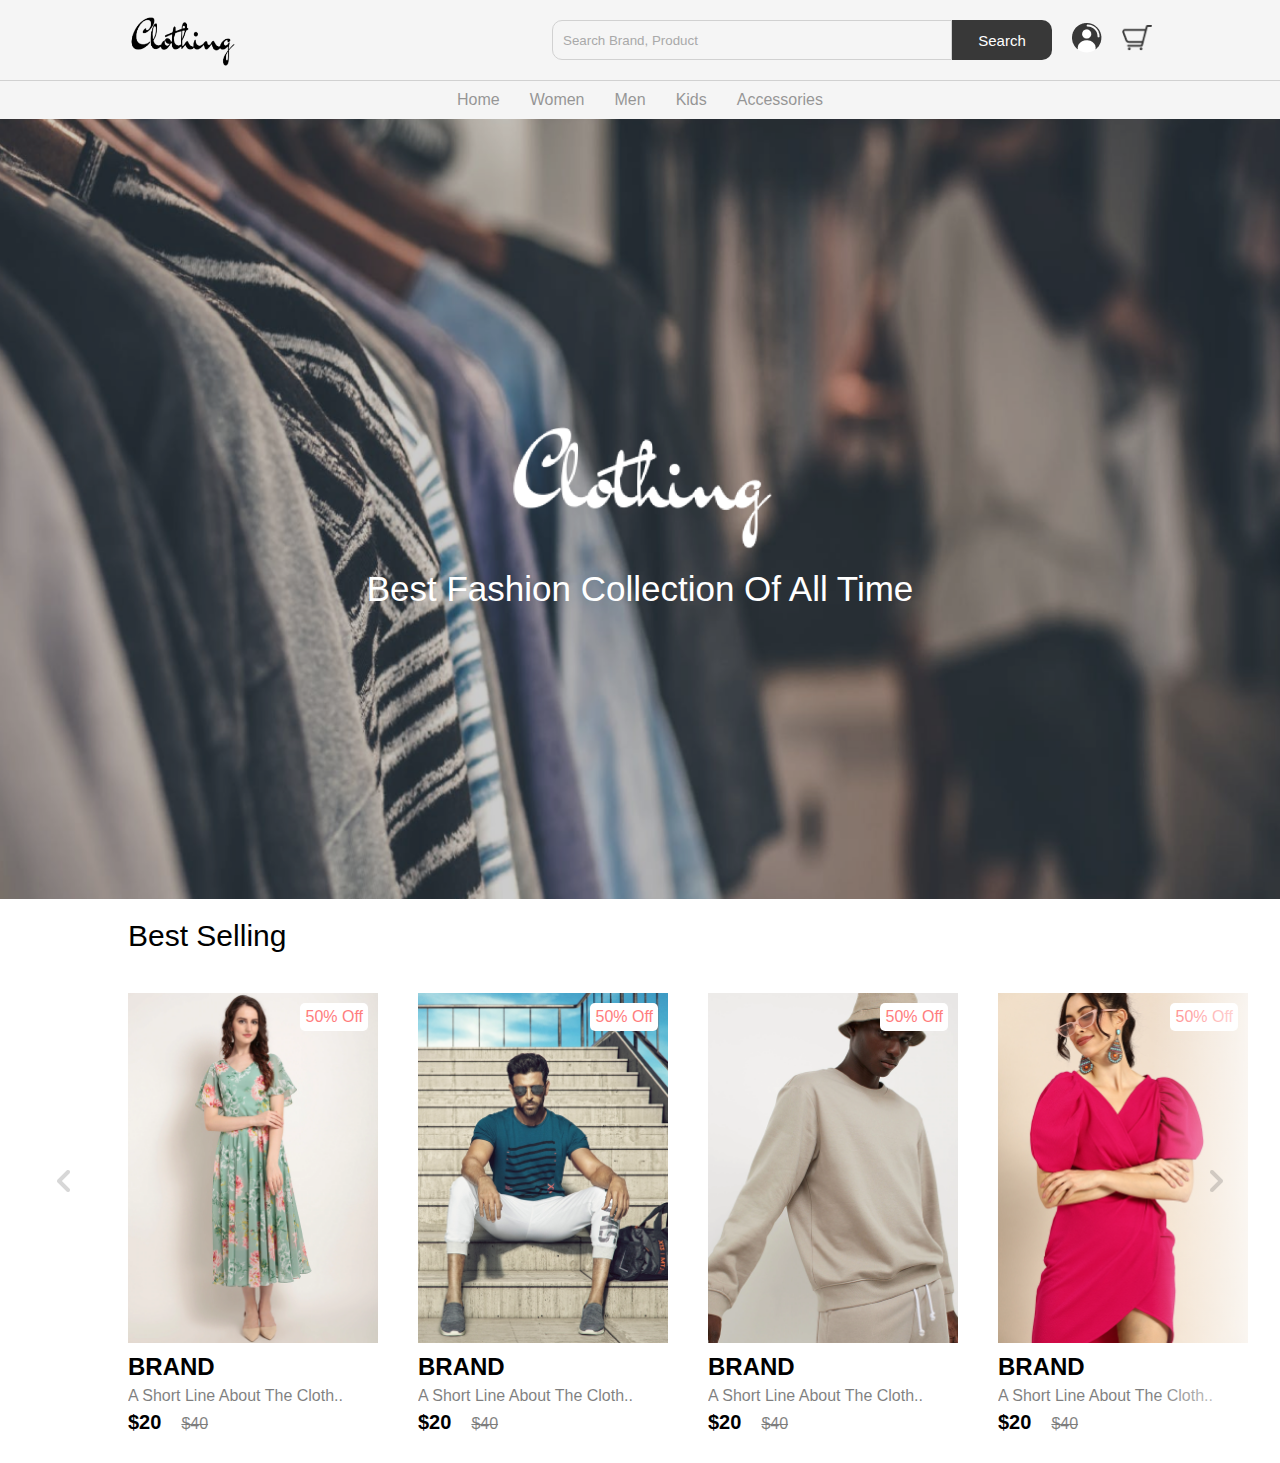
==== public/index.html @ 68ce288b "initial commit" ====
<!DOCTYPE html>
<html lang="en">
    <head>
        <meta charset="UTF-8">
        <meta http-equiv="X-UA-Compatible" content="IE=edge">
        <meta name="viewport" content="width=device-width, initial-scale=1.0">
        <title>Clothing - Best Apparels Online Store</title>

        <link rel="stylesheet" href="css/home.css">
    </head>
    <body>

        <nav class="navbar"></nav>

        <!--hero section-->
        <header class="hero-section">
            <div class="content">
                <img src="img/light-logo.png" class="logo" alt="">
                <p class="sub-heading">best fashion collection of all time</p>
            </div>
        </header>

        <!-- cards-container -->
        <section class="product">
            <h2 class="product-category">best selling</h2>
            <button class="pre-btn"><img src="img/arrow.png" alt=""></button>
            <button class="nxt-btn"><img src="img/arrow.png" alt=""></button>
            <div class="product-container">
                <div class="product-card">
                    <div class="product-image">
                        <span class="discount-tag">50% off</span>
                        <img src="img/card1.png" class="product-thumb" alt="">
                        <button class="card-btn">add to wishlist</button>
                    </div>
                    <div class="product-info">
                        <h2 class="product-brand">brand</h2>
                        <p class="product-short-des">a short line about the cloth..</p>
                        <span class="price">$20</span><span class="actual-price">$40</span>
                    </div>
                </div>

                <div class="product-card">
                    <div class="product-image">
                        <span class="discount-tag">50% off</span>
                        <img src="img/card2.png" class="product-thumb" alt="">
                        <button class="card-btn">add to wishlist</button>
                    </div>
                    <div class="product-info">
                        <h2 class="product-brand">brand</h2>
                        <p class="product-short-des">a short line about the cloth..</p>
                        <span class="price">$20</span><span class="actual-price">$40</span>
                    </div>
                </div>

                <div class="product-card">
                    <div class="product-image">
                        <span class="discount-tag">50% off</span>
                        <img src="img/card3.png" class="product-thumb" alt="">
                        <button class="card-btn">add to wishlist</button>
                    </div>
                    <div class="product-info">
                        <h2 class="product-brand">brand</h2>
                        <p class="product-short-des">a short line about the cloth..</p>
                        <span class="price">$20</span><span class="actual-price">$40</span>
                    </div>
                </div>

                <div class="product-card">
                    <div class="product-image">
                        <span class="discount-tag">50% off</span>
                        <img src="img/card4.png" class="product-thumb" alt="">
                        <button class="card-btn">add to wishlist</button>
                    </div>
                    <div class="product-info">
                        <h2 class="product-brand">brand</h2>
                        <p class="product-short-des">a short line about the cloth..</p>
                        <span class="price">$20</span><span class="actual-price">$40</span>
                    </div>
                </div>

                <div class="product-card">
                    <div class="product-image">
                        <span class="discount-tag">50% off</span>
                        <img src="img/card5.png" class="product-thumb" alt="">
                        <button class="card-btn">add to wishlist</button>
                    </div>
                    <div class="product-info">
                        <h2 class="product-brand">brand</h2>
                        <p class="product-short-des">a short line about the cloth..</p>
                        <span class="price">$20</span><span class="actual-price">$40</span>
                    </div>
                </div>

                <div class="product-card">
                    <div class="product-image">
                        <span class="discount-tag">50% off</span>
                        <img src="img/card6.png" class="product-thumb" alt="">
                        <button class="card-btn">add to wishlist</button>
                    </div>
                    <div class="product-info">
                        <h2 class="product-brand">brand</h2>
                        <p class="product-short-des">a short line about the cloth..</p>
                        <span class="price">$20</span><span class="actual-price">$40</span>
                    </div>
                </div>

                <div class="product-card">
                    <div class="product-image">
                        <span class="discount-tag">50% off</span>
                        <img src="img/card7.png" class="product-thumb" alt="">
                        <button class="card-btn">add to wishlist</button>
                    </div>
                    <div class="product-info">
                        <h2 class="product-brand">brand</h2>
                        <p class="product-short-des">a short line about the cloth..</p>
                        <span class="price">$20</span><span class="actual-price">$40</span>
                    </div>
                </div>

                <div class="product-card">
                    <div class="product-image">
                        <span class="discount-tag">50% off</span>
                        <img src="img/card8.png" class="product-thumb" alt="">
                        <button class="card-btn">add to wishlist</button>
                    </div>
                    <div class="product-info">
                        <h2 class="product-brand">brand</h2>
                        <p class="product-short-des">a short line about the cloth..</p>
                        <span class="price">$20</span><span class="actual-price">$40</span>
                    </div>
                </div>

                
            </div>
        </section>
        <script src="js/nav.js"></script> 
        <script src="js/home.js"></script> 

    </body>
</html>
---- public/css/home.css ----
@import 'nav.css';

.hero-section{
    width:100%;
    height: calc(100vh - 120px);
    background-image: url('../img/header.png');
    background-size: cover;
    display: flex;
    justify-content: center;
    align-items: center;
}

.hero-section .logo{
    height: 150px;
    display: block;
    margin: auto;
}

.hero-section .sub-heading{
    margin-top: 10px;
    text-align: center;
    color: #fff;
    text-transform: capitalize;
    font-size: 35px;
    font-weight: 300;
}

/* product */

.product{
    position: relative;
    overflow: hidden;
    padding: 20px 0;
}

.product-category{
    padding: 0 10vw;
    font-size: 30px;
    font-weight: 500;
    margin-bottom: 40px;
    text-transform: capitalize;
}

.product-container{
    padding: 0 10vw;
    display: flex;
    overflow-x: auto;
    scroll-behavior: smooth;
}

.product-container::-webkit-scrollbar{
    display: none;
}

.product-card{
    flex: 0 0 auto;
    width: 250px;
    height: 450px;
    margin-right: 40px;
}

.product-image{
    position: relative;
    width: 100%;
    height: 350px;
    overflow: hidden;
}

.product-thumb{
    width: 100%;
    height: 350px;
    object-fit: cover;
}

.discount-tag{
    position: absolute;
    background: #fff;
    padding: 5px;
    border-radius: 5px;
    color: #ff7d7d;
    right: 10px;
    top:10px;
    text-transform: capitalize;
}

.card-btn{
    position: absolute;
    bottom: 10px;
    left: 50%;
    transform: translateX(-50%);
    padding: 10px;
    width: 90%;
    text-transform: capitalize;
    border: none;
    outline: none;
    background: #fff;
    border-radius: 5px;
    transition: 0.5s;
    cursor: pointer;
    opacity: 0;
}

.product-card:hover .card-btn{
    opacity: 1;
}

.card-btn:hover{
    background: #efefef;
}

.product-info{
    width: 100%;
    height: 100px;
    padding-top: 10px;
}

.product-brand{
    text-transform: uppercase;
}

.product-short-des{
    width: 100%;
    height: 20px;
    line-height: 20px;
    overflow: hidden;
    opacity: 0.5;
    text-transform: capitalize;
    margin: 5px 0;
}

.price{
    font-weight: 900;
    font-size: 20px;
}

.actual-price{
    margin-left: 20px;
    opacity: 0.5;
    text-decoration: line-through;
}

.pre-btn, .nxt-btn{
    border: none;
    width: 10vw;
    height: 100%;
    position: absolute;
    top: 0;
    display: flex;
    justify-content: center;
    align-items: center;
    background: linear-gradient(90deg, rgba(255,255,255,0) 0%, #fff 100%);
    cursor: pointer;
    z-index: 8;
}

.pre-btn{
    left:0;
    transform:rotate(180deg);
}

.nxt-btn{
    right: 0;
}

.pre-btn img, .nxt-btn img{
    opacity: 0.2;
}

.pre-btn:hover img, .nxt-btn:hover img{
    opacity: 1;
}
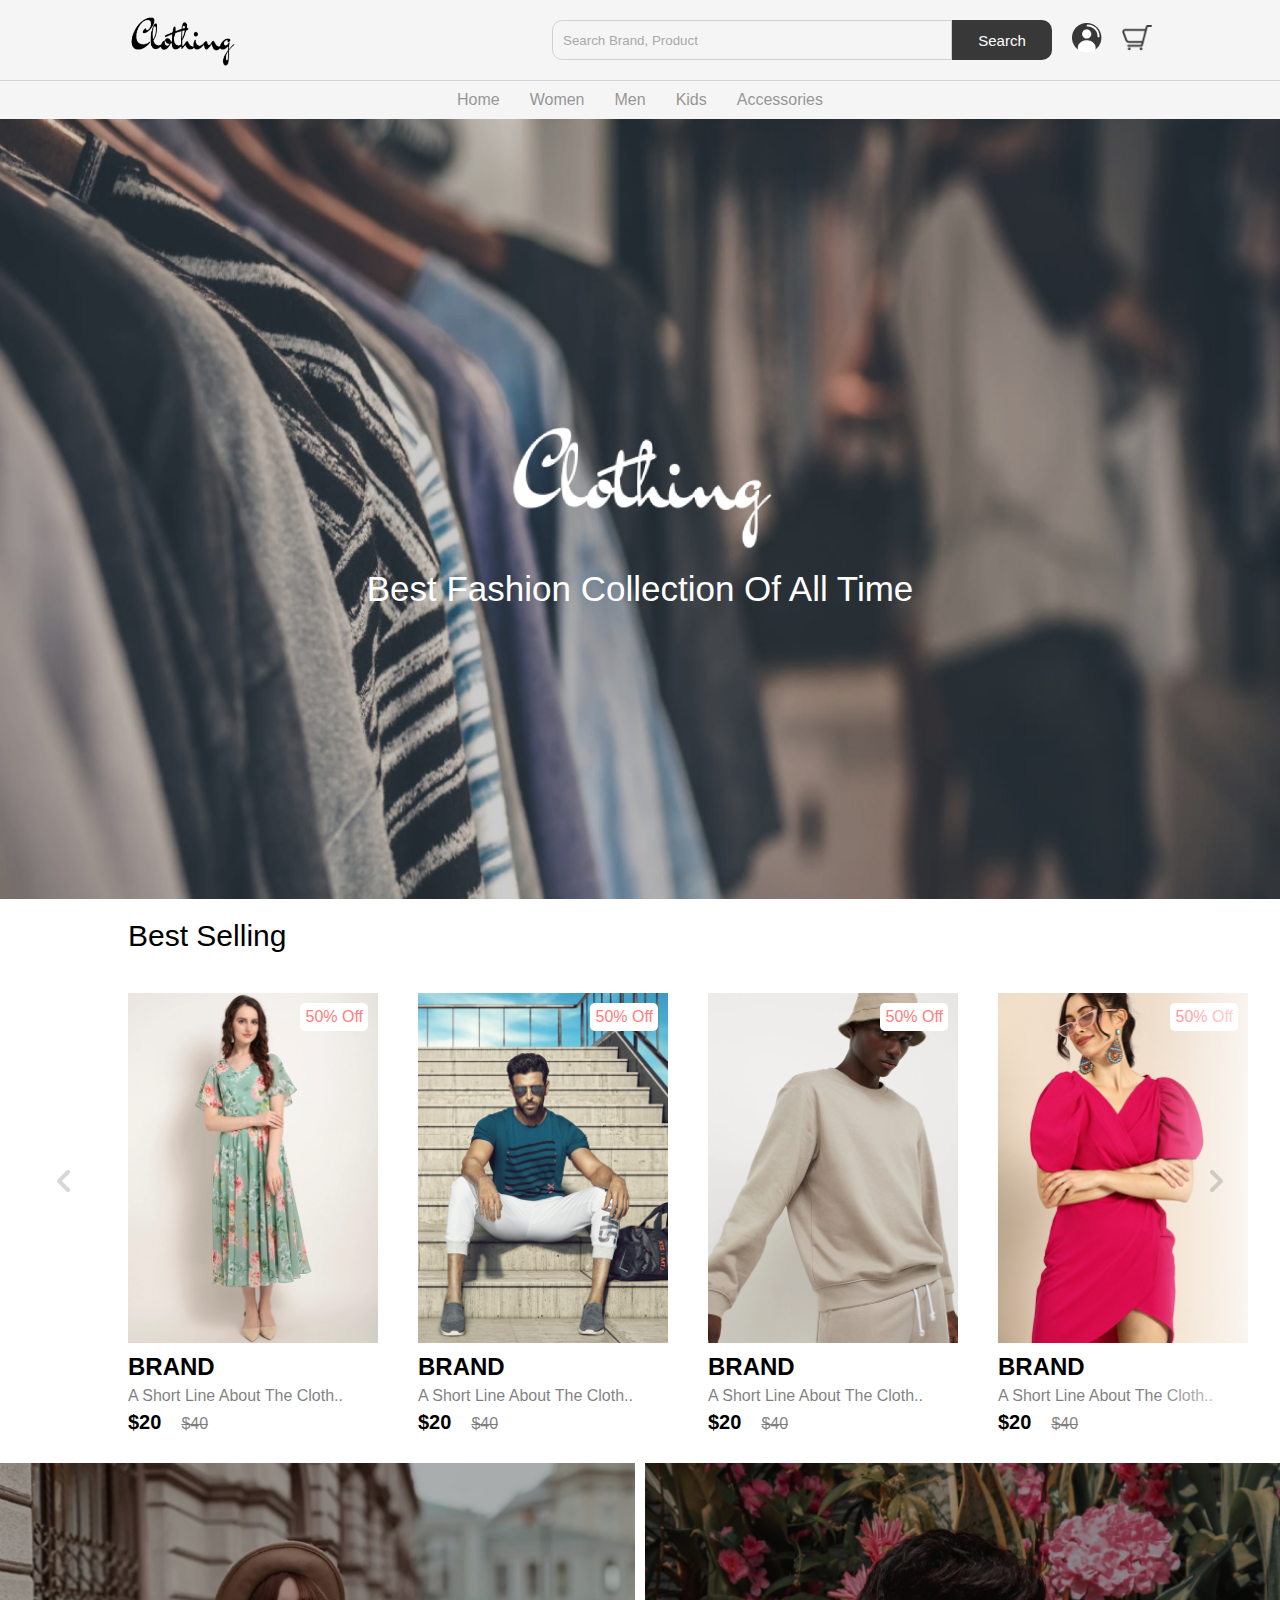
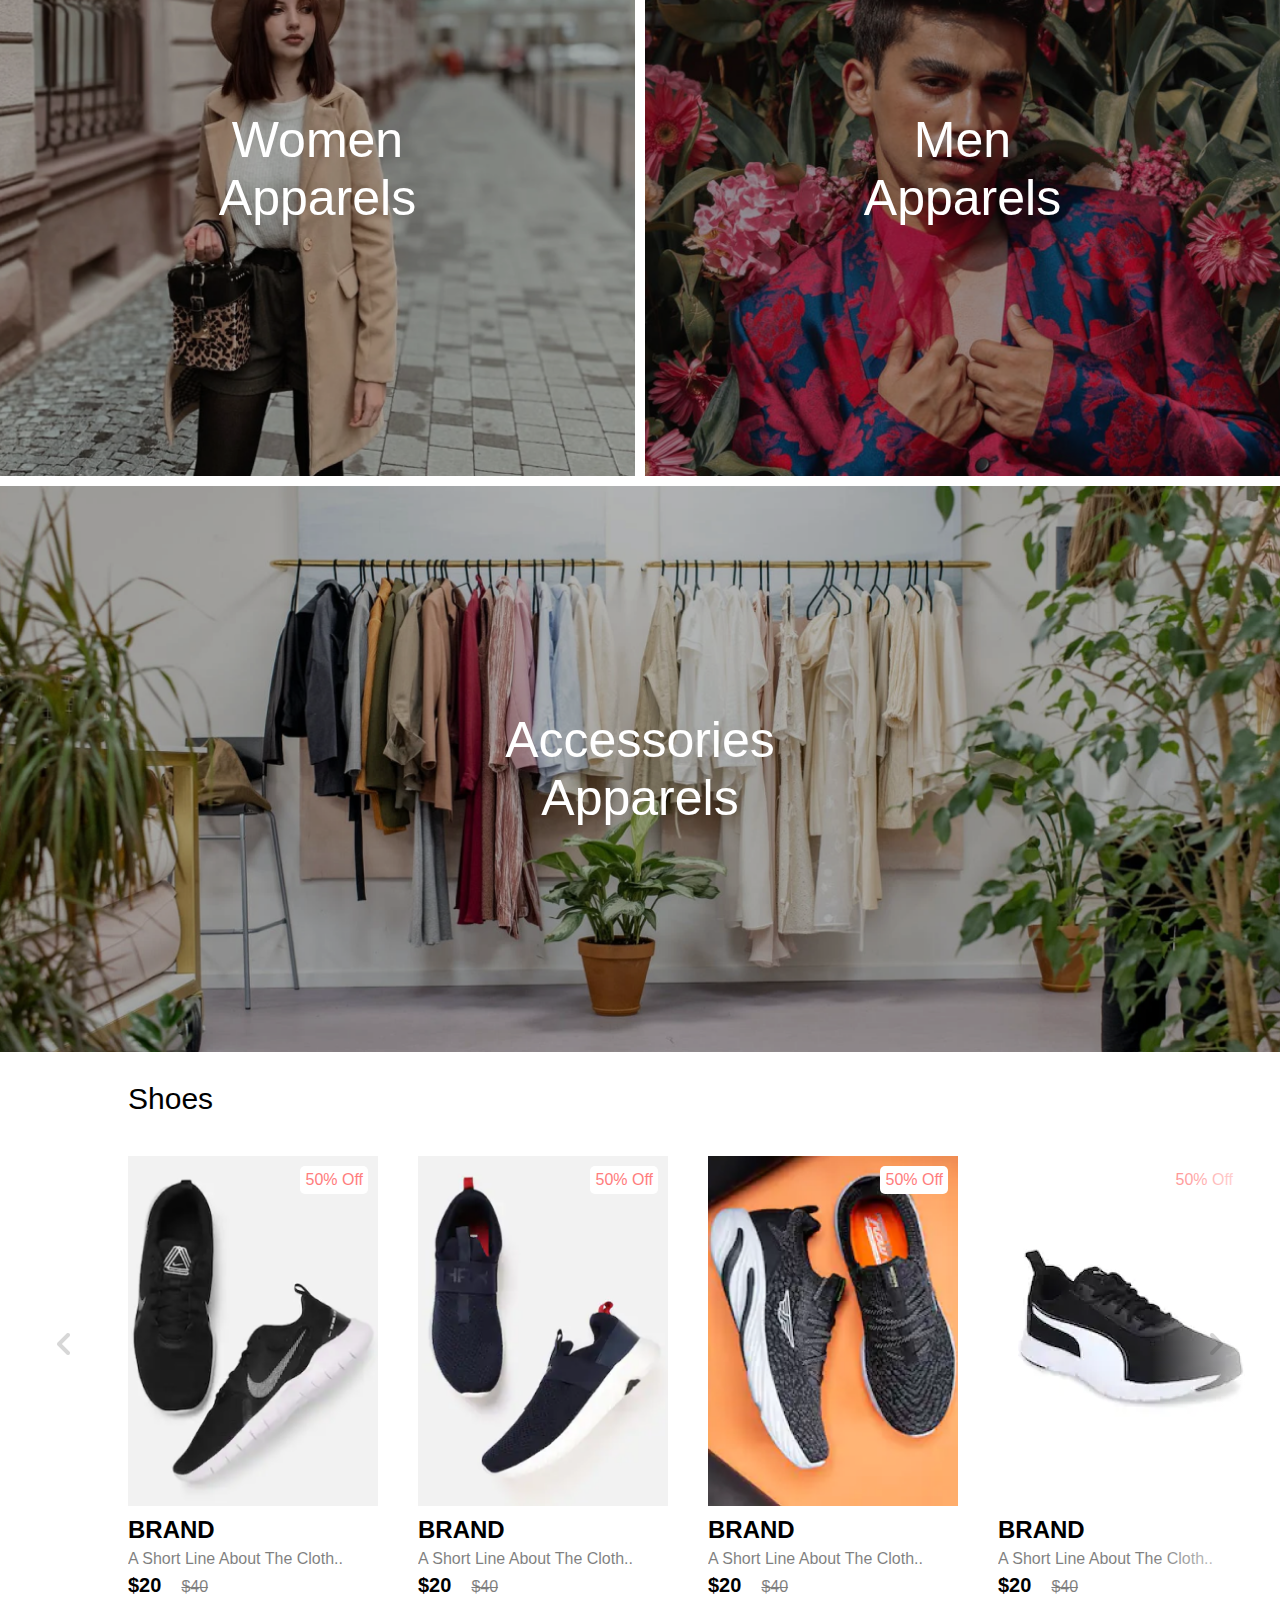
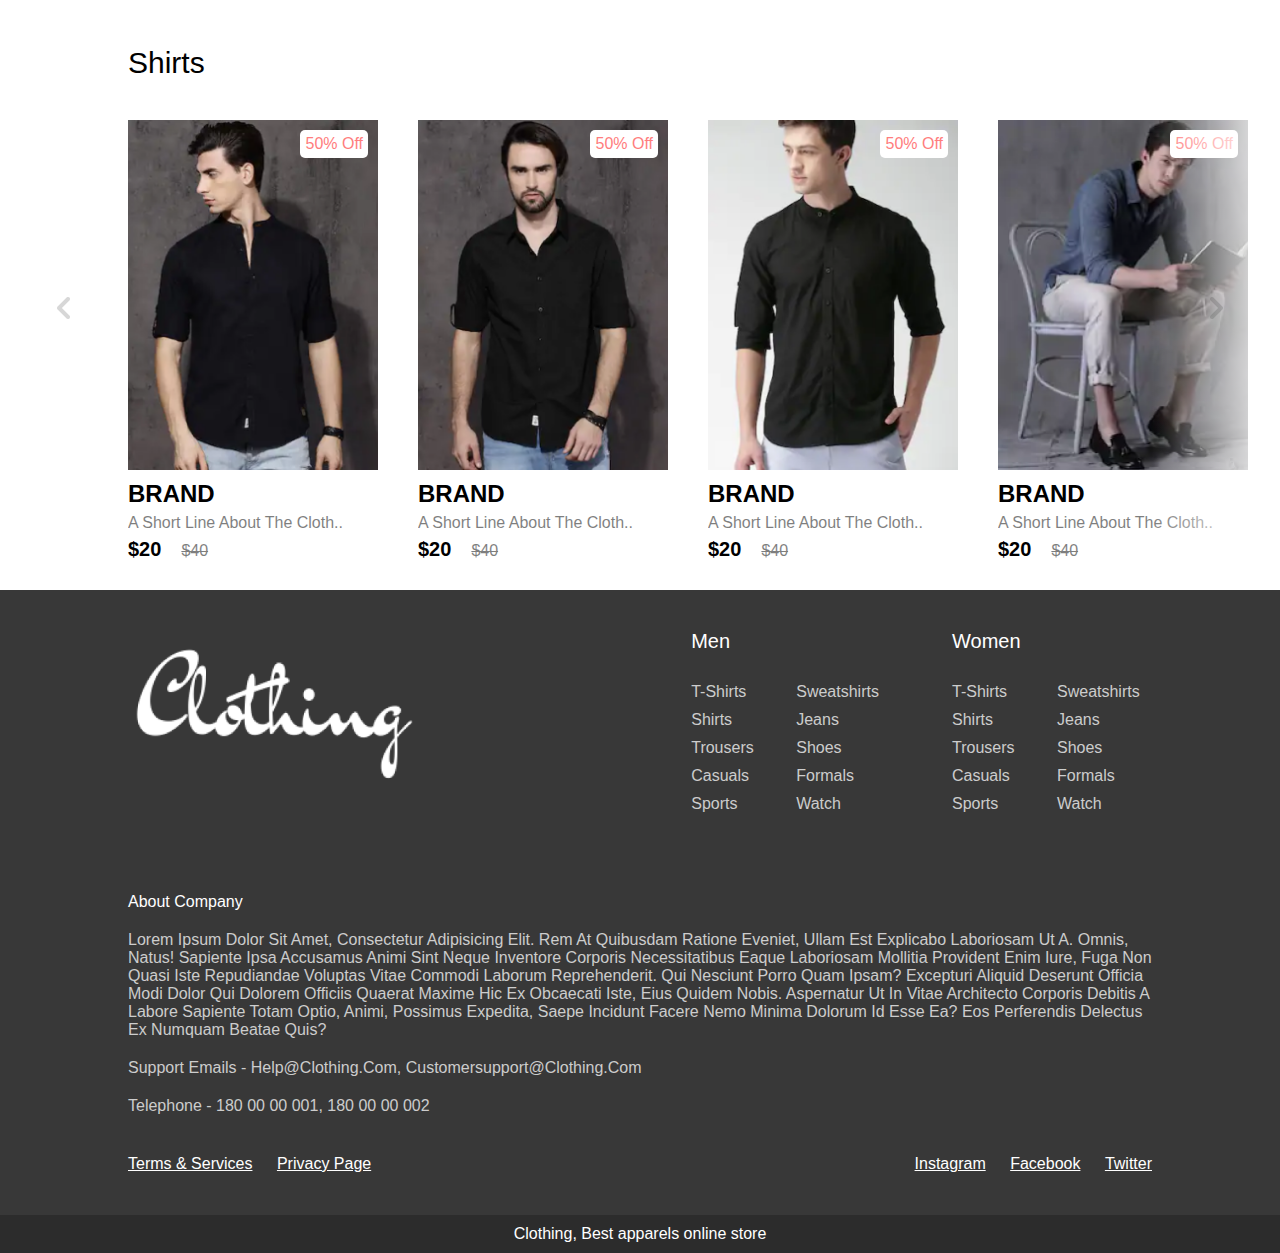
==== commit 4804f85e: "create index,product, search and 404 pages" ====
--- a/public/index.html
+++ b/public/index.html
@@ -133,8 +133,155 @@
                 
             </div>
         </section>
+
+        <!-- Collections -->
+        <section class="collection-container">
+            <a href="#" class="collection">
+                <img src="img/women-collection.png" alt="">
+                <p class="collection-title">women<br>apparels</p>
+            </a>
+
+            <a href="#" class="collection">
+                <img src="img/men-collection.png" alt="">
+                <p class="collection-title">men<br>apparels</p>
+            </a>
+
+            <a href="#" class="collection">
+                <img src="img/accessories-collection.png" alt="">
+                <p class="collection-title">accessories<br>apparels</p>
+            </a>
+
+        </section>
+
+        <!-- cards-container -->
+
+        <section class="product">
+            <h2 class="product-category">Shoes</h2>
+            <button class="pre-btn"><img src="img/arrow.png" alt=""></button>
+            <button class="nxt-btn"><img src="img/arrow.png" alt=""></button>
+            <div class="product-container">
+                <div class="product-card">
+                    <div class="product-image">
+                        <span class="discount-tag">50% off</span>
+                        <img src="img/card9.png" class="product-thumb" alt="">
+                        <button class="card-btn">add to wishlist</button>
+                    </div>
+                    <div class="product-info">
+                        <h2 class="product-brand">brand</h2>
+                        <p class="product-short-des">a short line about the cloth..</p>
+                        <span class="price">$20</span><span class="actual-price">$40</span>
+                    </div>
+                </div>
+
+                <div class="product-card">
+                    <div class="product-image">
+                        <span class="discount-tag">50% off</span>
+                        <img src="img/card10.png" class="product-thumb" alt="">
+                        <button class="card-btn">add to wishlist</button>
+                    </div>
+                    <div class="product-info">
+                        <h2 class="product-brand">brand</h2>
+                        <p class="product-short-des">a short line about the cloth..</p>
+                        <span class="price">$20</span><span class="actual-price">$40</span>
+                    </div>
+                </div>
+
+                <div class="product-card">
+                    <div class="product-image">
+                        <span class="discount-tag">50% off</span>
+                        <img src="img/card11.png" class="product-thumb" alt="">
+                        <button class="card-btn">add to wishlist</button>
+                    </div>
+                    <div class="product-info">
+                        <h2 class="product-brand">brand</h2>
+                        <p class="product-short-des">a short line about the cloth..</p>
+                        <span class="price">$20</span><span class="actual-price">$40</span>
+                    </div>
+                </div>
+
+                <div class="product-card">
+                    <div class="product-image">
+                        <span class="discount-tag">50% off</span>
+                        <img src="img/card12.png" class="product-thumb" alt="">
+                        <button class="card-btn">add to wishlist</button>
+                    </div>
+                    <div class="product-info">
+                        <h2 class="product-brand">brand</h2>
+                        <p class="product-short-des">a short line about the cloth..</p>
+                        <span class="price">$20</span><span class="actual-price">$40</span>
+                    </div>
+                </div>
+                
+            </div>
+        </section>
+
+        <!-- cards-container -->
+
+        <section class="product">
+            <h2 class="product-category">Shirts</h2>
+            <button class="pre-btn"><img src="img/arrow.png" alt=""></button>
+            <button class="nxt-btn"><img src="img/arrow.png" alt=""></button>
+            <div class="product-container">
+                <div class="product-card">
+                    <div class="product-image">
+                        <span class="discount-tag">50% off</span>
+                        <img src="img/card5.png" class="product-thumb" alt="">
+                        <button class="card-btn">add to wishlist</button>
+                    </div>
+                    <div class="product-info">
+                        <h2 class="product-brand">brand</h2>
+                        <p class="product-short-des">a short line about the cloth..</p>
+                        <span class="price">$20</span><span class="actual-price">$40</span>
+                    </div>
+                </div>
+
+                <div class="product-card">
+                    <div class="product-image">
+                        <span class="discount-tag">50% off</span>
+                        <img src="img/card6.png" class="product-thumb" alt="">
+                        <button class="card-btn">add to wishlist</button>
+                    </div>
+                    <div class="product-info">
+                        <h2 class="product-brand">brand</h2>
+                        <p class="product-short-des">a short line about the cloth..</p>
+                        <span class="price">$20</span><span class="actual-price">$40</span>
+                    </div>
+                </div>
+
+                <div class="product-card">
+                    <div class="product-image">
+                        <span class="discount-tag">50% off</span>
+                        <img src="img/card7.png" class="product-thumb" alt="">
+                        <button class="card-btn">add to wishlist</button>
+                    </div>
+                    <div class="product-info">
+                        <h2 class="product-brand">brand</h2>
+                        <p class="product-short-des">a short line about the cloth..</p>
+                        <span class="price">$20</span><span class="actual-price">$40</span>
+                    </div>
+                </div>
+
+                <div class="product-card">
+                    <div class="product-image">
+                        <span class="discount-tag">50% off</span>
+                        <img src="img/card8.png" class="product-thumb" alt="">
+                        <button class="card-btn">add to wishlist</button>
+                    </div>
+                    <div class="product-info">
+                        <h2 class="product-brand">brand</h2>
+                        <p class="product-short-des">a short line about the cloth..</p>
+                        <span class="price">$20</span><span class="actual-price">$40</span>
+                    </div>
+                </div>
+
+            </div>
+        </section>
+
+        <footer></footer>
+
         <script src="js/nav.js"></script> 
-        <script src="js/home.js"></script> 
+        <script src="js/home.js"></script>
+        <script src="js/footer.js"></script> 
 
     </body>
 </html>--- a/public/css/home.css
+++ b/public/css/home.css
@@ -1,4 +1,6 @@
 @import 'nav.css';
+@import 'footer.css';
+
 
 .hero-section{
     width:100%;
@@ -168,4 +170,39 @@
 
 .pre-btn:hover img, .nxt-btn:hover img{
     opacity: 1;
+}
+
+/* Collection */
+
+.collection-container{
+    width: 100%;
+    display:grid;
+    grid-template-columns:repeat(2, 1fr);
+    grid-gap:10px;
+}
+
+.collection{
+    position: relative;
+}
+
+.collection img{
+    width: 100%;
+    height: 100%;
+    object-fit: cover;
+}
+
+.collection p{
+    position: absolute;
+    top: 50%;
+    left: 50%;
+    transform: translate(-50%, -50%);
+    text-align: center;
+    color: #fff;
+    font-size: 50px;
+    text-transform: capitalize;
+}
+
+.collection:nth-child(3){
+    grid-column: span 2;
+    margin-bottom: 10px;
 }